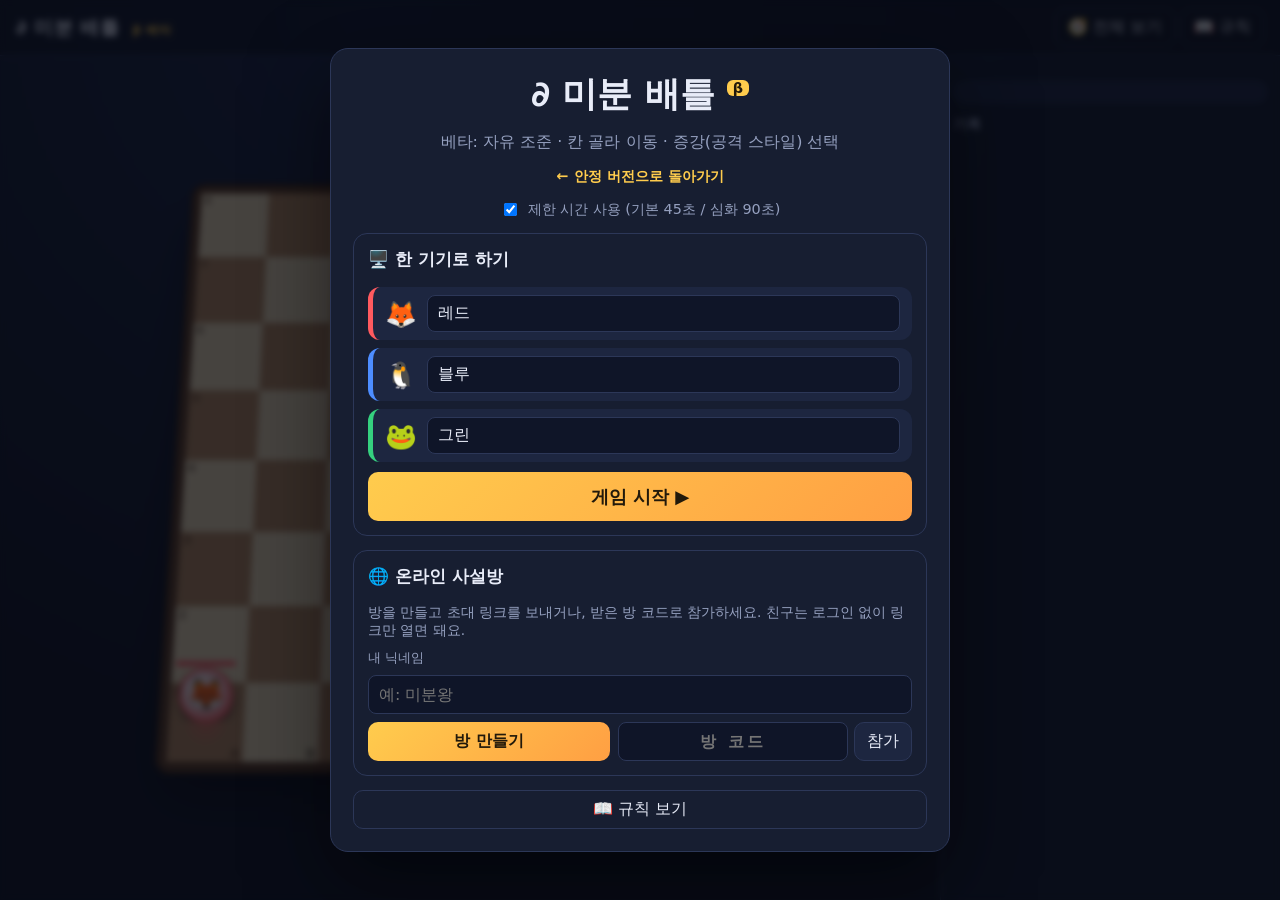
==== beta/index.html @ 9490c2a1 "Add beta: free aiming, tap-to-move and attack-style augments The stable game stays as-is at the site" ====
<!DOCTYPE html>
<html lang="ko">
<head>
  <meta charset="UTF-8">
  <meta name="viewport" content="width=device-width, initial-scale=1">
  <title>미분 배틀 β</title>
  <link rel="icon" href="data:image/svg+xml,%3Csvg xmlns=%22http://www.w3.org/2000/svg%22 viewBox=%220 0 100 100%22%3E%3Ctext y=%22.9em%22 font-size=%2290%22%3E%E2%88%82%3C/text%3E%3C/svg%3E">
  <link rel="stylesheet" href="../vendor/katex/katex.min.css">
  <script src="../vendor/katex/katex.min.js"></script>
  <link rel="stylesheet" href="css/style.css">
</head>
<body>
  <div id="app">
    <header class="topbar">
      <div class="brand">∂ 미분 배틀 <small>β 베타</small></div>
      <div class="round" id="roundInfo"></div>
      <div class="top-actions">
        <button id="btnView" class="ghost" title="플레이어 시점 / 전체 보기 전환 (V)">🧭 전체 보기</button>
        <button id="btnRules" class="ghost">📖 규칙</button>
        <button id="btnLeave" class="ghost" hidden>🚪 방 나가기</button>
      </div>
    </header>

    <main class="layout">
      <section class="stage" id="stage">
        <div class="board" id="board">
          <div class="cells" id="cells"></div>
          <svg class="fx" id="fx" viewBox="0 0 8 8" preserveAspectRatio="none"></svg>
          <div id="pieces"></div>
        </div>
        <div class="compass" id="compass" title="북쪽 방향"><div class="needle">N</div></div>
        <div class="toast" id="toast"></div>
      </section>

      <aside class="panel">
        <div class="players" id="playerList"></div>
        <div class="turn" id="turnPanel"></div>
        <div class="log">
          <h3>기록</h3>
          <ol id="log"></ol>
        </div>
      </aside>
    </main>
  </div>

  <!-- 시작 화면 -->
  <div class="overlay" id="setup">
    <div class="card setup-card">
      <h1>∂ 미분 배틀 <span class="beta-tag">β</span></h1>
      <p class="muted">베타: 자유 조준 · 칸 골라 이동 · 증강(공격 스타일) 선택</p>
      <a class="version-link" href="../">← 안정 버전으로 돌아가기</a>
      <label class="check"><input type="checkbox" id="optTimer" checked> 제한 시간 사용 (기본 45초 / 심화 90초)</label>

      <section class="mode">
        <h2 class="mode-title">🖥️ 한 기기로 하기</h2>
        <div class="setup-players" id="setupPlayers"></div>
        <button class="primary big" id="btnStart">게임 시작 ▶</button>
      </section>

      <section class="mode">
        <h2 class="mode-title">🌐 온라인 사설방</h2>
        <p class="muted small" id="onlineNote">온라인 연결 확인 중…</p>
        <div class="online-form" id="onlineForm" hidden>
          <label class="field-label" for="nick">내 닉네임</label>
          <input id="nick" maxlength="10" placeholder="예: 미분왕" autocomplete="nickname">
          <button id="btnRestore" hidden></button>
          <div class="online-actions">
            <button class="primary" id="btnCreate">방 만들기</button>
            <div class="join-row">
              <input id="joinCode" maxlength="4" placeholder="방 코드" autocapitalize="characters" autocomplete="off" aria-label="방 코드 4자리">
              <button id="btnJoin">참가</button>
            </div>
          </div>
        </div>
      </section>

      <button class="ghost" id="btnRules2">📖 규칙 보기</button>
    </div>
  </div>

  <!-- 온라인 대기실 -->
  <div class="overlay hidden" id="lobby"></div>

  <!-- 차례 넘기기 -->
  <div class="overlay hidden" id="handover"></div>

  <!-- 범용 모달 -->
  <div class="overlay hidden" id="modal"><div class="card" id="modalCard"></div></div>

  <script src="../vendor/mqtt/mqtt.min.js"></script>
  <script src="js/problems.js"></script>
  <script src="js/game.js"></script>
</body>
</html>
---- beta/css/style.css ----
/* ------------------------------------------------------------------ */
/*  카메라 변수: 등록된 커스텀 속성이라 transition 으로 부드럽게 회전  */
/* ------------------------------------------------------------------ */
@property --ang  { syntax: '<angle>';  inherits: true; initial-value: 0deg; }
@property --tilt { syntax: '<angle>';  inherits: true; initial-value: 0deg; }
@property --tx   { syntax: '<length>'; inherits: true; initial-value: 0px; }
@property --ty   { syntax: '<length>'; inherits: true; initial-value: 0px; }
@property --lift { syntax: '<length>'; inherits: true; initial-value: 0px; }
@property --dz   { syntax: '<length>'; inherits: true; initial-value: 0px; }

:root {
  --bg: #0f1422;
  --bg2: #171e31;
  --card: #1d2640;
  --line: #2c3758;
  --text: #e8ecf8;
  --muted: #95a0bf;
  --accent: #ffcc4d;
  --ok: #3ddc84;
  --bad: #ff5d6c;
  --light-sq: #ecdab4;
  --dark-sq: #b68a5e;
  --radius: 14px;
}

* { box-sizing: border-box; }
html, body { margin: 0; height: 100%; }
body {
  background: radial-gradient(circle at 30% 0%, #1c2748 0%, var(--bg) 60%);
  color: var(--text);
  font-family: 'Pretendard', 'Apple SD Gothic Neo', 'Noto Sans KR', 'Malgun Gothic', system-ui, sans-serif;
  overflow: hidden;
}
button {
  font: inherit; color: inherit; cursor: pointer;
  border: 1px solid var(--line); background: var(--card);
  border-radius: 10px; padding: 8px 12px;
  transition: transform .1s, background .15s, border-color .15s, opacity .15s;
}
button:hover:not(:disabled) { border-color: #4a5a8c; background: #243056; }
button:active:not(:disabled) { transform: scale(.97); }
button:disabled { opacity: .4; cursor: not-allowed; }
button.primary { background: linear-gradient(135deg, #ffcc4d, #ff9f43); color: #22190a; border: 0; font-weight: 700; }
button.primary:hover:not(:disabled) { background: linear-gradient(135deg, #ffd76e, #ffb266); }
button.ghost { background: transparent; }
button.big { font-size: 1.15rem; padding: 12px 22px; }
.muted { color: var(--muted); }
.hidden, [hidden] { display: none !important; }

#app { display: flex; flex-direction: column; height: 100%; }

/* ---------------- 상단 바 ---------------- */
.topbar {
  display: flex; align-items: center; gap: 12px;
  padding: 8px 16px; border-bottom: 1px solid var(--line);
  background: rgba(15, 20, 34, .7); backdrop-filter: blur(6px);
}
.brand { font-weight: 800; font-size: 1.2rem; letter-spacing: .5px; }
.brand small { color: var(--accent); font-weight: 600; font-size: .75rem; margin-left: 6px; }
.round { flex: 1; text-align: center; color: var(--muted); font-size: .9rem; }
.top-actions { display: flex; gap: 6px; }

/* ---------------- 레이아웃 ---------------- */
.layout { flex: 1; display: flex; min-height: 0; }
.stage {
  position: relative; flex: 1; min-width: 0; overflow: hidden;
  perspective: 1100px; perspective-origin: 50% 35%;
}
.panel {
  width: 340px; flex-shrink: 0; display: flex; flex-direction: column; gap: 12px;
  padding: 12px; border-left: 1px solid var(--line); background: rgba(23, 30, 49, .6);
  overflow-y: auto;
}

/* ---------------- 보드 ---------------- */
.board {
  --cell: 60px;
  position: absolute; left: 50%; top: 50%;
  width: calc(var(--cell) * 8); height: calc(var(--cell) * 8);
  margin-left: calc(var(--cell) * -4); margin-top: calc(var(--cell) * -4);
  transform-style: preserve-3d;
  transform: translateY(var(--lift)) translateZ(var(--dz)) rotateX(var(--tilt)) rotateZ(var(--ang)) translate(var(--tx), var(--ty));
  transition: --ang .9s cubic-bezier(.4, .1, .2, 1), --tilt .9s ease, --tx .9s ease, --ty .9s ease, --lift .9s ease, --dz .9s ease;
}
.cells {
  position: absolute; inset: 0;
  display: grid; grid-template-columns: repeat(8, 1fr); grid-template-rows: repeat(8, 1fr);
  border-radius: 6px;
  box-shadow: 0 0 0 calc(var(--cell) * .12) #5b3b22, 0 0 0 calc(var(--cell) * .16) #2d1d10, 0 30px 60px rgba(0, 0, 0, .6);
}
.cell { position: relative; background: var(--light-sq); }
.cell.dark { background: var(--dark-sq); }
.cell .coord {
  position: absolute; font-size: calc(var(--cell) * .17); font-weight: 700;
  color: rgba(60, 35, 15, .55); pointer-events: none;
}
.cell .coord.file { right: 3px; bottom: 1px; }
.cell .coord.rank { left: 3px; top: 1px; }
.cell.target { box-shadow: inset 0 0 0 3px #ff3b3b; }

.fx { position: absolute; inset: 0; width: 100%; height: 100%; pointer-events: none; transform: translateZ(1px); overflow: visible; }
.fx .guide { stroke-width: .06; stroke-dasharray: .18 .12; fill: none; opacity: .85; }
.fx .preview { stroke-width: .12; fill: none; stroke-linecap: round; stroke-linejoin: round; opacity: .75; stroke-dasharray: .25 .15; }
.fx .preview-dot { opacity: .8; }
.fx .shot { stroke-width: .1; fill: none; stroke-linecap: round; stroke-linejoin: round; filter: drop-shadow(0 0 .08px #fff); }
.fx .shot.fade { transition: opacity .6s; opacity: 0; }
.fx .bullet { stroke: #fff; stroke-width: .04; }
.fx .burst { fill: none; stroke-width: .08; animation: burst .6s ease-out forwards; }
.fx .crosshair { fill: none; stroke: #ff3b3b; stroke-width: .06; animation: pulse .5s ease-in-out infinite alternate; }
@keyframes burst { from { r: .1; opacity: 1; } to { r: .9; opacity: 0; } }
@keyframes pulse { from { opacity: .4; } to { opacity: 1; } }

/* ---------------- 말(플레이어) ---------------- */
#pieces { position: absolute; inset: 0; transform-style: preserve-3d; pointer-events: none; }
.piece {
  position: absolute;
  left: calc(var(--x) * var(--cell)); top: calc(var(--y) * var(--cell));
  width: var(--cell); height: var(--cell);
  transform-style: preserve-3d;
  transition: left .25s ease, top .25s ease, opacity .5s;
}
.piece .facing {
  position: absolute; inset: 0; transform: translateZ(1px) rotate(var(--face, 0deg));
  transition: transform .3s;
}
.piece .facing::before {
  content: ''; position: absolute; left: 50%; top: 2%;
  border: calc(var(--cell) * .14) solid transparent; border-bottom: calc(var(--cell) * .22) solid var(--pc);
  border-top: 0; transform: translateX(-50%);
  filter: drop-shadow(0 0 2px rgba(0, 0, 0, .5));
}
.piece .facing::after {
  content: ''; position: absolute; inset: 18%; border-radius: 50%;
  background: radial-gradient(circle, color-mix(in srgb, var(--pc) 45%, transparent) 0%, transparent 70%);
}
.piece .stand {
  position: absolute; left: -20%; right: -20%; bottom: 50%; height: calc(var(--cell) * 1.25);
  display: flex; flex-direction: column; align-items: center; justify-content: flex-end; gap: 2px;
  transform-origin: 50% 100%;
  transform: rotateZ(calc(var(--ang) * -1)) rotateX(calc(var(--tilt) * -1));
  pointer-events: none;
}
.piece .avatar {
  width: calc(var(--cell) * .72); height: calc(var(--cell) * .72); border-radius: 50%;
  display: grid; place-items: center; font-size: calc(var(--cell) * .42);
  background: radial-gradient(circle at 35% 30%, #fff 0%, color-mix(in srgb, var(--pc) 35%, #fff) 45%, var(--pc) 100%);
  border: 3px solid var(--pc);
  box-shadow: 0 4px 10px rgba(0, 0, 0, .45);
}
.piece .mini-hp {
  width: calc(var(--cell) * .8); height: 6px; border-radius: 3px; background: rgba(0, 0, 0, .55); overflow: hidden;
}
.piece .mini-hp i { display: block; height: 100%; background: var(--pc); transition: width .4s; }
.piece .badges { font-size: calc(var(--cell) * .2); height: calc(var(--cell) * .24); line-height: 1; }
.piece.current .avatar { box-shadow: 0 0 0 3px #fff, 0 0 18px 4px var(--pc); animation: bob 1.4s ease-in-out infinite; }
.piece.dead { opacity: 0; pointer-events: none; }
.piece.hit .avatar { animation: shake .45s; }
@keyframes bob { 50% { transform: translateY(-4px); } }
@keyframes shake {
  0%, 100% { transform: translateX(0); background: #fff; }
  20% { transform: translateX(-6px); background: #ff5d6c; }
  40% { transform: translateX(6px); }
  60% { transform: translateX(-4px); background: #ff5d6c; }
  80% { transform: translateX(4px); }
}
.float {
  position: absolute; top: 0; left: 50%; transform: translateX(-50%);
  font-weight: 900; font-size: calc(var(--cell) * .38); white-space: nowrap;
  text-shadow: 0 2px 0 #000, 0 0 6px #000;
  animation: floatUp 1.3s ease-out forwards;
}
.float.dmg { color: #ff5d6c; }
.float.heal { color: #3ddc84; }
.float.info { color: #ffcc4d; }
@keyframes floatUp { from { opacity: 1; transform: translate(-50%, 0) scale(1.2); } to { opacity: 0; transform: translate(-50%, -60px) scale(1); } }

.compass {
  position: absolute; right: 14px; top: 14px; width: 44px; height: 44px; border-radius: 50%;
  background: rgba(0, 0, 0, .35); border: 1px solid var(--line); display: grid; place-items: center;
}
.compass .needle {
  font-weight: 800; font-size: .8rem; color: var(--bad);
  width: 100%; height: 100%; display: flex; justify-content: center; padding-top: 2px;
  transition: transform .9s cubic-bezier(.4, .1, .2, 1);
}
.toast {
  position: absolute; left: 50%; top: 16px; transform: translateX(-50%) translateY(-20px);
  background: rgba(0, 0, 0, .75); border: 1px solid var(--line); border-radius: 999px;
  padding: 8px 18px; font-weight: 700; opacity: 0; transition: opacity .25s, transform .25s; pointer-events: none;
  white-space: nowrap; max-width: 90%; overflow: hidden; text-overflow: ellipsis;
}
.toast.show { opacity: 1; transform: translateX(-50%) translateY(0); }

/* ---------------- 패널 ---------------- */
.players { display: flex; flex-direction: column; gap: 6px; }
.pcard {
  display: flex; align-items: center; gap: 10px; padding: 8px 10px;
  border-radius: 12px; background: var(--card); border: 2px solid transparent;
}
.pcard.active { border-color: var(--pc); box-shadow: 0 0 16px -4px var(--pc); }
.pcard.dead { opacity: .4; filter: grayscale(1); }
.pemoji { font-size: 1.6rem; }
.pinfo { flex: 1; min-width: 0; }
.pname { font-weight: 700; font-size: .95rem; white-space: nowrap; overflow: hidden; text-overflow: ellipsis; }
.hp { height: 8px; border-radius: 4px; background: #0b0f1a; overflow: hidden; margin-top: 4px; }
.hp-fill { height: 100%; background: var(--pc); transition: width .4s; }
.hpnum { font-variant-numeric: tabular-nums; font-weight: 700; min-width: 34px; text-align: right; }
.pnums { display: flex; flex-direction: column; align-items: flex-end; gap: 2px; }
.score { font-size: .72rem; color: var(--accent); font-variant-numeric: tabular-nums; white-space: nowrap; }
.bonus { font-size: 1rem; }
.bonus b { color: var(--accent); }
.fast { margin-top: 6px; padding: 6px 10px; border-radius: 8px; background: #3a3217; color: #ffe38a; font-weight: 700; font-size: .9rem; }

.turn { background: var(--card); border-radius: var(--radius); padding: 12px; }
.turn-head { display: flex; align-items: center; gap: 10px; margin-bottom: 10px; }
.turn-head .big { font-size: 2rem; }
.turn-head b { color: var(--pc); }
.turn-head small { color: var(--muted); }
.actions { display: grid; grid-template-columns: 1fr 1fr; gap: 8px; }
.act {
  display: flex; flex-direction: column; align-items: flex-start; gap: 2px; text-align: left; padding: 10px;
}
.act .ai { font-size: 1.3rem; }
.act b { font-size: .95rem; }
.act small { color: var(--muted); font-size: .75rem; }
.act.free { border-style: dashed; }
.act.wide { grid-column: 1 / -1; flex-direction: row; align-items: center; gap: 10px; }
.hint { color: var(--muted); font-size: .78rem; margin: 10px 0 0; line-height: 1.45; }
.chip { display: inline-block; padding: 2px 8px; border-radius: 999px; font-size: .75rem; font-weight: 700; }
.chip.easy { background: #1f5f3f; color: #b9f5d3; }
.chip.hard { background: #6b2140; color: #ffc2d6; }
.chip.extra { background: #5a4a10; color: #ffe38a; }
.rotate-box p { margin: 0 0 8px; font-size: .9rem; }
.rot-btns { display: grid; grid-template-columns: repeat(3, 1fr); gap: 6px; margin-bottom: 8px; }
.rotate-box .primary { width: 100%; }

.log { flex: 1; min-height: 120px; display: flex; flex-direction: column; }
.log h3 { margin: 0 0 6px; font-size: .85rem; color: var(--muted); }
.log ol { list-style: none; margin: 0; padding: 0; overflow-y: auto; font-size: .82rem; line-height: 1.45; }
.log li { padding: 4px 0; border-bottom: 1px dashed var(--line); }
.log li:first-child { animation: fadeIn .4s; }
.log .who { font-weight: 700; color: var(--pc); }
@keyframes fadeIn { from { opacity: 0; transform: translateY(-4px); } }

/* ---------------- 오버레이 & 모달 ---------------- */
.overlay {
  position: fixed; inset: 0; z-index: 20; display: grid; place-items: center; padding: 16px;
  background: rgba(6, 9, 18, .72); backdrop-filter: blur(3px);
}
.overlay.dock { background: transparent; backdrop-filter: none; place-items: end end; pointer-events: none; }
.overlay.dock .card { width: min(380px, 100%); }
.overlay.dock .card { pointer-events: auto; box-shadow: 0 -10px 40px rgba(0, 0, 0, .5); }
.card {
  background: var(--bg2); border: 1px solid var(--line); border-radius: 18px;
  padding: 22px; width: min(620px, 100%); max-height: calc(100dvh - 32px); overflow-y: auto;
  box-shadow: 0 30px 80px rgba(0, 0, 0, .5); animation: pop .22s ease-out;
}
.card.small { width: min(440px, 100%); }
.card h2 { margin: 0 0 6px; }
@keyframes pop { from { transform: scale(.94); opacity: 0; } }

.setup-card { text-align: center; display: flex; flex-direction: column; gap: 14px; }
.setup-card h1 { margin: 0; font-size: 2.2rem; }
.setup-card p { margin: 0; }
.setup-players { display: flex; flex-direction: column; gap: 8px; }
.setup-row { display: flex; align-items: center; gap: 10px; padding: 8px 12px; background: var(--card); border-radius: 12px; border-left: 5px solid var(--pc); }
.setup-row span { font-size: 1.6rem; }
.setup-row input {
  flex: 1; font: inherit; color: var(--text); background: #0f1528; border: 1px solid var(--line);
  border-radius: 8px; padding: 8px 10px;
}
.check { display: flex; gap: 8px; justify-content: center; align-items: center; color: var(--muted); font-size: .9rem; }

.handover-card { text-align: center; border-top: 6px solid var(--pc); }
.handover-card .ho-emoji { font-size: 4rem; animation: bob 1.4s ease-in-out infinite; }
.handover-card h2 { font-size: 1.8rem; color: var(--pc); }
.handover-card p { color: var(--muted); }

.levels { display: grid; grid-template-columns: 1fr 1fr; gap: 10px; margin: 16px 0 10px; }
.level { display: flex; flex-direction: column; gap: 4px; padding: 16px 12px; text-align: center; }
.level b { font-size: 1.2rem; }
.level span { font-size: .82rem; color: var(--muted); }
.level em { font-style: normal; font-weight: 800; color: var(--accent); }
.level small { color: var(--muted); }
.level.easy { border-color: #2f7a52; }
.level.hard { border-color: #8c2c52; }
.card .ghost.wide { width: 100%; }

.quiz-head { display: flex; align-items: center; gap: 8px; margin-bottom: 10px; flex-wrap: wrap; }
.quiz-head .topic { font-weight: 700; }
.quiz-head .who { margin-left: auto; color: var(--pc); font-weight: 700; }
.timer { position: relative; height: 10px; background: #0b0f1a; border-radius: 5px; overflow: hidden; margin-bottom: 14px; }
.timer-fill { position: absolute; inset: 0; background: linear-gradient(90deg, #3ddc84, #ffcc4d); transform-origin: left; transition: transform .1s linear; }
.timer-fill.warn { background: linear-gradient(90deg, #ff5d6c, #ff9f43); }
.timer-num { position: absolute; right: 6px; top: -3px; font-size: .7rem; font-weight: 700; text-shadow: 0 0 3px #000; }
.question { font-size: 1.15rem; line-height: 1.9; padding: 14px; background: var(--card); border-radius: 12px; margin-bottom: 14px; overflow-x: auto; }
.choices { display: grid; grid-template-columns: 1fr 1fr; gap: 8px; }
.choice { display: flex; align-items: center; gap: 10px; text-align: left; padding: 12px; min-height: 58px; font-size: 1.05rem; }
.choice .key {
  flex-shrink: 0; width: 26px; height: 26px; border-radius: 50%; display: grid; place-items: center;
  background: #0f1528; font-size: .8rem; font-weight: 800; color: var(--muted);
}
.choice .ctext { overflow-x: auto; }
.choice.correct { border-color: var(--ok); background: rgba(61, 220, 132, .15); opacity: 1 !important; }
.choice.wrong { border-color: var(--bad); background: rgba(255, 93, 108, .15); opacity: 1 !important; }
.feedback { margin-top: 14px; display: flex; flex-direction: column; gap: 10px; }
.verdict { font-size: 1.3rem; font-weight: 800; }
.verdict.ok { color: var(--ok); }
.verdict.bad { color: var(--bad); }
.explain { background: var(--card); border-radius: 10px; padding: 10px 12px; line-height: 1.9; color: #cfd6ea; overflow-x: auto; }

.dist { display: flex; gap: 8px; flex-wrap: wrap; margin: 12px 0 4px; }
.dist-btn { flex: 1; font-weight: 800; font-size: 1.1rem; padding: 12px 0; min-width: 56px; }
.dist-btn.sel { border-color: var(--accent); background: #3a3217; }

.roulette { text-align: center; padding: 10px 0; }
.slot {
  font-size: 4rem; width: 110px; height: 110px; margin: 0 auto; display: grid; place-items: center;
  background: var(--card); border-radius: 22px; border: 2px solid var(--line);
}
.slot.done { border-color: var(--accent); animation: pop .3s; }
.slot-name { font-size: 1.3rem; font-weight: 800; margin-top: 10px; min-height: 1.6em; }
.box-desc { text-align: center; color: var(--muted); margin-bottom: 12px; }
.card .primary.full { width: 100%; }

.rules h3 { margin: 16px 0 6px; color: var(--accent); font-size: 1rem; }
.rules ul { margin: 0; padding-left: 20px; line-height: 1.7; }
.rules table { width: 100%; border-collapse: collapse; font-size: .9rem; }
.rules td, .rules th { border-bottom: 1px solid var(--line); padding: 6px; text-align: left; }

.victory { text-align: center; }
.victory .crown { font-size: 4.5rem; }
.victory h2 { font-size: 2rem; color: var(--pc); }

/* ---------------- 온라인 ---------------- */
.mode { display: flex; flex-direction: column; gap: 10px; padding: 14px; border: 1px solid var(--line); border-radius: 14px; text-align: left; }
.mode-title { margin: 0; font-size: 1.05rem; }
.small { font-size: .85rem; margin: 0; }
.field-label { font-size: .8rem; color: var(--muted); }
.online-form { display: flex; flex-direction: column; gap: 8px; }
.online-form input, .copy-row input, .join-row input {
  font: inherit; color: var(--text); background: #0f1528; border: 1px solid var(--line);
  border-radius: 8px; padding: 9px 10px; min-width: 0;
}
.online-actions { display: grid; grid-template-columns: 1fr 1fr; gap: 8px; }
.join-row { display: flex; gap: 6px; }
.join-row input { flex: 1; text-transform: uppercase; letter-spacing: .2em; font-weight: 700; text-align: center; }
#btnRestore { border-style: dashed; }
.chip.me { background: #2b3f7a; color: #cfe0ff; }
.chip.host { background: #5a4a10; color: #ffe38a; }
.chip.off { background: #4a2330; color: #ffb3c0; }

.lobby-card { display: flex; flex-direction: column; gap: 12px; text-align: center; }
.eyebrow { margin: 0; font-size: .75rem; letter-spacing: .12em; color: var(--muted); }
.room-code { display: flex; justify-content: center; gap: 8px; }
.room-code span {
  width: 54px; height: 64px; display: grid; place-items: center; border-radius: 12px;
  background: var(--card); border: 1px solid var(--line); font-size: 2rem; font-weight: 900; color: var(--accent);
  font-variant-numeric: tabular-nums;
}
.copy-row { display: flex; gap: 6px; }
.copy-row input { flex: 1; font-size: .8rem; }
.seats { list-style: none; margin: 0; padding: 0; display: flex; flex-direction: column; gap: 6px; text-align: left; }
.seat { display: flex; align-items: center; gap: 10px; padding: 8px 12px; border-radius: 10px; background: var(--card); border-left: 4px solid var(--line); color: var(--muted); }
.seat.filled { border-left-color: var(--pc); color: var(--text); }
.seat-emoji { font-size: 1.4rem; width: 1.6em; text-align: center; }
.seat-name { flex: 1; font-weight: 700; }
.lobby-msg { margin: 0; color: var(--muted); font-size: .9rem; }

.waiting { display: flex; align-items: center; gap: 10px; padding: 12px; border-radius: 10px; background: #151c31; }
.dots { display: inline-flex; gap: 4px; }
.dots i { width: 7px; height: 7px; border-radius: 50%; background: var(--accent); animation: blink 1.2s infinite; }
.dots i:nth-child(2) { animation-delay: .2s; }
.dots i:nth-child(3) { animation-delay: .4s; }
@keyframes blink { 0%, 100% { opacity: .2; } 50% { opacity: 1; } }
@media (prefers-reduced-motion: reduce) { .dots i, .piece.current .avatar, .handover-card .ho-emoji { animation: none; } }

.version-link { color: var(--accent); font-size: .9rem; text-decoration: none; font-weight: 700; }
.version-link:hover { text-decoration: underline; }
.beta-tag { font-size: .9rem; vertical-align: super; color: #22190a; background: var(--accent); border-radius: 6px; padding: 0 6px; }

/* ---------------- 베타: 조준 · 칸 선택 · 증강 ---------------- */
.cells.aimable .cell { cursor: crosshair; }
.cell.pickable { cursor: pointer; box-shadow: inset 0 0 0 3px var(--pick); }
.cell.pickable::after {
  content: ''; position: absolute; inset: 32%; border-radius: 50%;
  background: var(--pick); opacity: .6; animation: pulse .7s ease-in-out infinite alternate;
}
.fx .guide.faint { opacity: .45; stroke-dasharray: none; stroke-width: .05; }
.fx .guide-cell { fill: rgba(255, 255, 255, .12); stroke-width: .05; stroke-dasharray: .12 .08; }
.fx .guide-hit { fill: none; stroke: #ff3b3b; stroke-width: .07; animation: pulse .6s ease-in-out infinite alternate; }
.aim-box { display: flex; flex-direction: column; gap: 6px; padding: 10px; border-radius: 10px; background: #151c31; margin-bottom: 10px; }
.aim-row { display: flex; align-items: center; justify-content: space-between; font-variant-numeric: tabular-nums; }
.rot-btns.four { grid-template-columns: repeat(4, 1fr); margin-bottom: 0; }
.rot-btns.four button { padding: 8px 4px; font-size: .85rem; }
.chip.free-chip { background: #1f5f3f; color: #b9f5d3; }
.augment-card { width: min(720px, 100%); }
.augments { display: grid; grid-template-columns: repeat(3, 1fr); gap: 10px; margin-top: 14px; }
.augment {
  position: relative; display: flex; flex-direction: column; align-items: center; gap: 6px; text-align: center;
  padding: 18px 12px 14px; border-radius: 14px; border: 2px solid #4a3f8c;
  background: linear-gradient(180deg, #252049 0%, var(--card) 100%);
}
.augment:hover:not(:disabled) { border-color: var(--accent); background: linear-gradient(180deg, #2f2860 0%, #243056 100%); }
.aug-key { position: absolute; top: 8px; left: 10px; font-size: .75rem; color: var(--muted); font-weight: 800; }
.aug-icon { font-size: 2.4rem; }
.augment b { font-size: 1.15rem; }
.aug-desc { font-size: .82rem; color: var(--muted); line-height: 1.45; }
.augment em { font-style: normal; font-weight: 800; color: var(--accent); font-size: .85rem; }
@media (max-width: 560px) { .augments { grid-template-columns: 1fr; } .augment { flex-direction: row; text-align: left; } .aug-icon { font-size: 2rem; } }

/* ---------------- 반응형 ---------------- */
@media (max-width: 860px) {
  body { overflow: auto; }
  #app { height: auto; min-height: 100dvh; }
  .layout { flex-direction: column; }
  .stage { flex: none; height: 58dvh; min-height: 320px; }
  .panel { width: 100%; border-left: 0; border-top: 1px solid var(--line); overflow: visible; }
  .log ol { max-height: 220px; }
  .brand small { display: none; }
  .round { font-size: .78rem; }
  .top-actions button { padding: 6px 8px; font-size: .85rem; }
}
@media (max-width: 480px) {
  .choices, .levels, .online-actions { grid-template-columns: 1fr; }
  .card { padding: 16px; }
  .question { font-size: 1rem; }
}
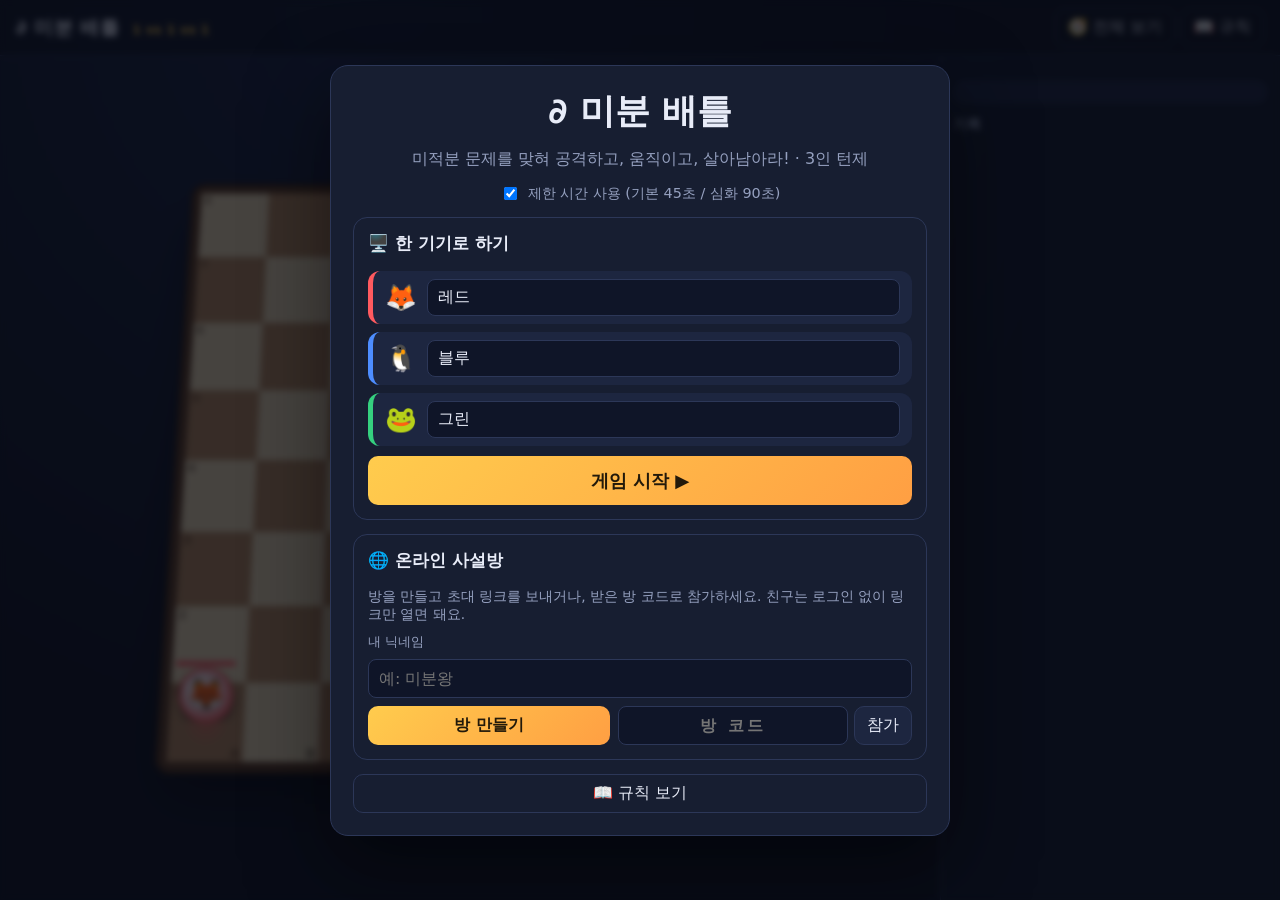
==== commit a6ecb57f: "Promote beta to main; add 4 subjects, live spectating and balance The free-aim / augment rules becom" ====
--- a/beta/index.html
+++ b/beta/index.html
@@ -3,92 +3,11 @@
 <head>
   <meta charset="UTF-8">
   <meta name="viewport" content="width=device-width, initial-scale=1">
-  <title>미분 배틀 β</title>
-  <link rel="icon" href="data:image/svg+xml,%3Csvg xmlns=%22http://www.w3.org/2000/svg%22 viewBox=%220 0 100 100%22%3E%3Ctext y=%22.9em%22 font-size=%2290%22%3E%E2%88%82%3C/text%3E%3C/svg%3E">
-  <link rel="stylesheet" href="../vendor/katex/katex.min.css">
-  <script src="../vendor/katex/katex.min.js"></script>
-  <link rel="stylesheet" href="css/style.css">
+  <title>미분 배틀 ∂</title>
+  <script>location.replace('../' + location.hash);</script>
+  <meta http-equiv="refresh" content="0; url=../">
 </head>
 <body>
-  <div id="app">
-    <header class="topbar">
-      <div class="brand">∂ 미분 배틀 <small>β 베타</small></div>
-      <div class="round" id="roundInfo"></div>
-      <div class="top-actions">
-        <button id="btnView" class="ghost" title="플레이어 시점 / 전체 보기 전환 (V)">🧭 전체 보기</button>
-        <button id="btnRules" class="ghost">📖 규칙</button>
-        <button id="btnLeave" class="ghost" hidden>🚪 방 나가기</button>
-      </div>
-    </header>
-
-    <main class="layout">
-      <section class="stage" id="stage">
-        <div class="board" id="board">
-          <div class="cells" id="cells"></div>
-          <svg class="fx" id="fx" viewBox="0 0 8 8" preserveAspectRatio="none"></svg>
-          <div id="pieces"></div>
-        </div>
-        <div class="compass" id="compass" title="북쪽 방향"><div class="needle">N</div></div>
-        <div class="toast" id="toast"></div>
-      </section>
-
-      <aside class="panel">
-        <div class="players" id="playerList"></div>
-        <div class="turn" id="turnPanel"></div>
-        <div class="log">
-          <h3>기록</h3>
-          <ol id="log"></ol>
-        </div>
-      </aside>
-    </main>
-  </div>
-
-  <!-- 시작 화면 -->
-  <div class="overlay" id="setup">
-    <div class="card setup-card">
-      <h1>∂ 미분 배틀 <span class="beta-tag">β</span></h1>
-      <p class="muted">베타: 자유 조준 · 칸 골라 이동 · 증강(공격 스타일) 선택</p>
-      <a class="version-link" href="../">← 안정 버전으로 돌아가기</a>
-      <label class="check"><input type="checkbox" id="optTimer" checked> 제한 시간 사용 (기본 45초 / 심화 90초)</label>
-
-      <section class="mode">
-        <h2 class="mode-title">🖥️ 한 기기로 하기</h2>
-        <div class="setup-players" id="setupPlayers"></div>
-        <button class="primary big" id="btnStart">게임 시작 ▶</button>
-      </section>
-
-      <section class="mode">
-        <h2 class="mode-title">🌐 온라인 사설방</h2>
-        <p class="muted small" id="onlineNote">온라인 연결 확인 중…</p>
-        <div class="online-form" id="onlineForm" hidden>
-          <label class="field-label" for="nick">내 닉네임</label>
-          <input id="nick" maxlength="10" placeholder="예: 미분왕" autocomplete="nickname">
-          <button id="btnRestore" hidden></button>
-          <div class="online-actions">
-            <button class="primary" id="btnCreate">방 만들기</button>
-            <div class="join-row">
-              <input id="joinCode" maxlength="4" placeholder="방 코드" autocapitalize="characters" autocomplete="off" aria-label="방 코드 4자리">
-              <button id="btnJoin">참가</button>
-            </div>
-          </div>
-        </div>
-      </section>
-
-      <button class="ghost" id="btnRules2">📖 규칙 보기</button>
-    </div>
-  </div>
-
-  <!-- 온라인 대기실 -->
-  <div class="overlay hidden" id="lobby"></div>
-
-  <!-- 차례 넘기기 -->
-  <div class="overlay hidden" id="handover"></div>
-
-  <!-- 범용 모달 -->
-  <div class="overlay hidden" id="modal"><div class="card" id="modalCard"></div></div>
-
-  <script src="../vendor/mqtt/mqtt.min.js"></script>
-  <script src="js/problems.js"></script>
-  <script src="js/game.js"></script>
+  <p>베타 버전이 정식 버전이 되었어요. <a href="../">새 주소로 이동</a></p>
 </body>
 </html>
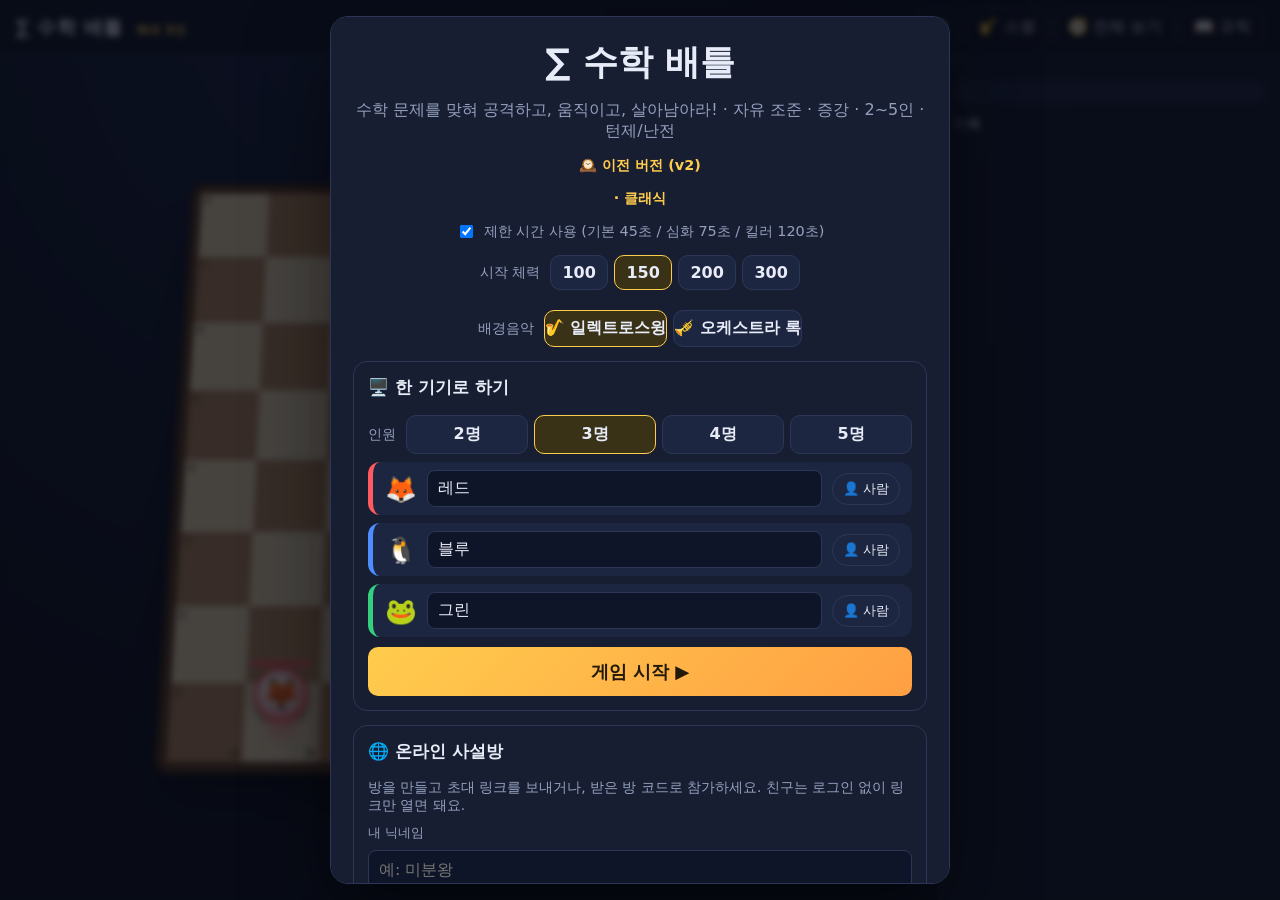
==== commit f8127fde: "Rename the game to 수학 배틀 ∑ It covers all four subjects now, so '미분 배틀' was too narrow. Title, header" ====
--- a/beta/index.html
+++ b/beta/index.html
@@ -3,7 +3,7 @@
 <head>
   <meta charset="UTF-8">
   <meta name="viewport" content="width=device-width, initial-scale=1">
-  <title>미분 배틀 ∂</title>
+  <title>수학 배틀 ∑</title>
   <script>location.replace('../' + location.hash);</script>
   <meta http-equiv="refresh" content="0; url=../">
 </head>
